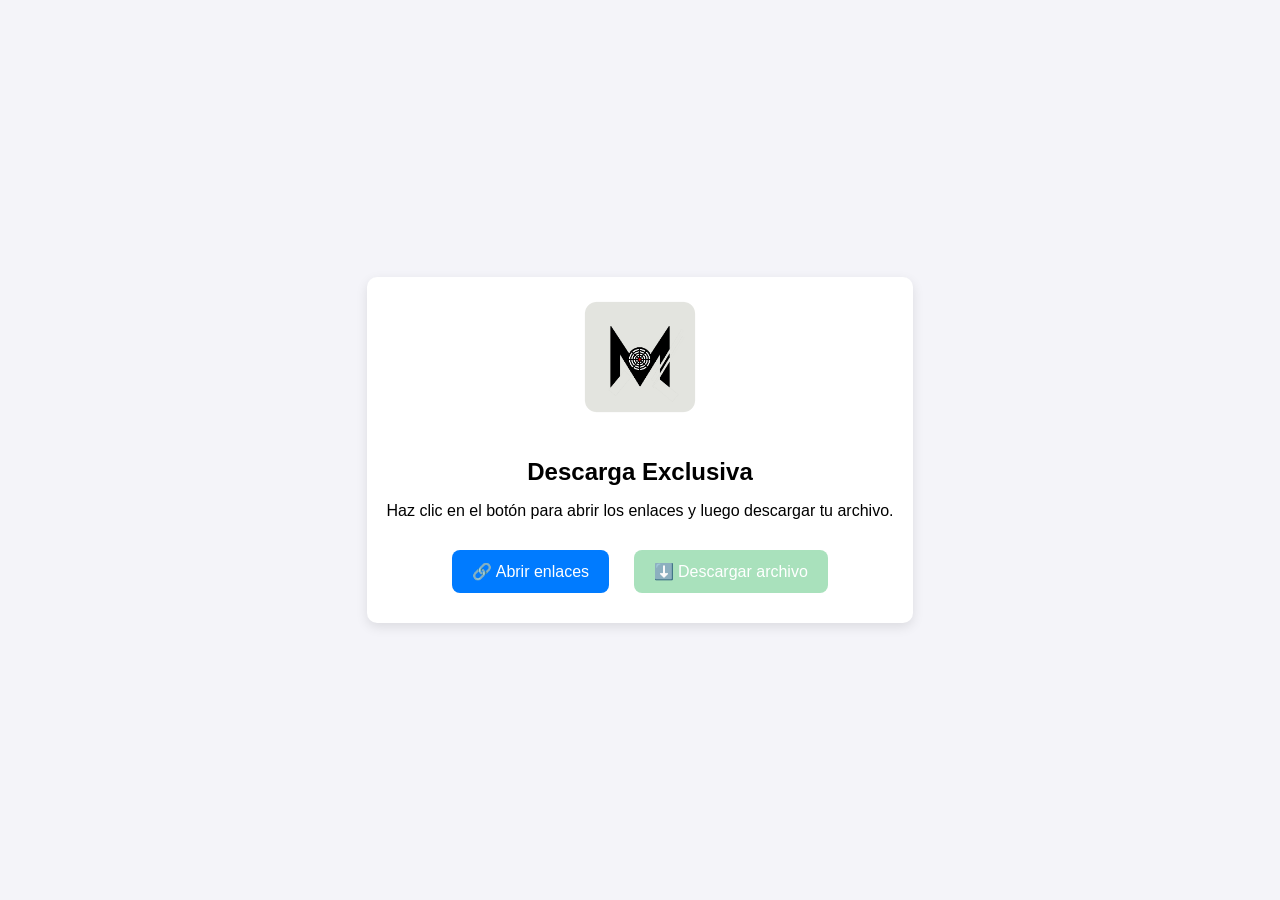
==== index.html @ 0903bb6c "Add files via upload" ====
<!DOCTYPE html>
<html lang="es">
<head>
    <meta charset="UTF-8">
    <meta name="viewport" content="width=device-width, initial-scale=1.0">
    <title>Descarga Exclusiva</title>
    <link rel="stylesheet" href="styles.css">
</head>
<body>
    <div class="container">
        <img src="IMG/logo.png" alt="Logo del sitio" class="logo">
        <h1>Descarga Exclusiva</h1>
        <p>Haz clic en el botón para abrir los enlaces y luego descargar tu archivo.</p>
        <button id="openLinksBtn" class="btn primary" onclick="openLinks()">🔗 Abrir enlaces</button>
        <button id="downloadBtn" class="btn secondary" onclick="downloadFile()" disabled>⬇️ Descargar archivo</button>
        <div id="downloadStatus" class="status hidden">
            <p>Archivo descargado correctamente.</p>
            <button id="openFileBtn" class="btn open-file" onclick="openFile()">📂 Abrir archivo</button>
        </div>
    </div>

    <script>
        // Función para abrir los enlaces
        function openLinks() {
            window.open('https://noohapou.com/4/8132148', '_blank');
            setTimeout(function() {
                window.open('https://noohapou.com/4/8132148', '_blank');
                document.getElementById('downloadBtn').disabled = false;
                document.getElementById('openLinksBtn').disabled = true;
            }, 500); // Abre el segundo enlace después de medio segundo
        }

        // Función para descargar el archivo
        function downloadFile() {
            const link = document.createElement('a');
            link.href = 'Download/macrox.zip';  // Ruta del archivo en la carpeta Download
            link.download = 'macrox.zip';
            document.body.appendChild(link);
            link.click();
            document.body.removeChild(link);

            document.getElementById('downloadStatus').classList.remove('hidden');
            document.getElementById('downloadBtn').disabled = true;
        }

        // Función para abrir el archivo descargado
        function openFile() {
            alert('Abre el archivo descargado desde tu gestor de archivos.');
        }
    </script>
</body>
</html>
---- styles.css ----
body {
    font-family: Arial, sans-serif;
    display: flex;
    justify-content: center;
    align-items: center;
    height: 100vh;
    margin: 0;
    background-color: #f4f4f9;
}

.container {
    text-align: center;
    background-color: white;
    padding: 20px;
    border-radius: 10px;
    box-shadow: 0 4px 12px rgba(0, 0, 0, 0.1);
}

.logo {
    width: 120px;
    margin-bottom: 20px;
}

h1 {
    font-size: 24px;
    margin-bottom: 10px;
}

p {
    font-size: 16px;
    margin-bottom: 20px;
}

.btn {
    padding: 12px 20px;
    margin: 10px;
    border-radius: 8px;
    border: none;
    cursor: pointer;
    font-size: 16px;
    transition: background-color 0.3s ease;
}

.primary {
    background-color: #007bff;
    color: white;
}

.primary:disabled {
    background-color: #a9d3ff;
}

.secondary {
    background-color: #28a745;
    color: white;
}

.secondary:disabled {
    background-color: #a9e1bc;
}

.open-file {
    background-color: #ffc107;
    color: white;
}

.status {
    margin-top: 20px;
}

.hidden {
    display: none;
}
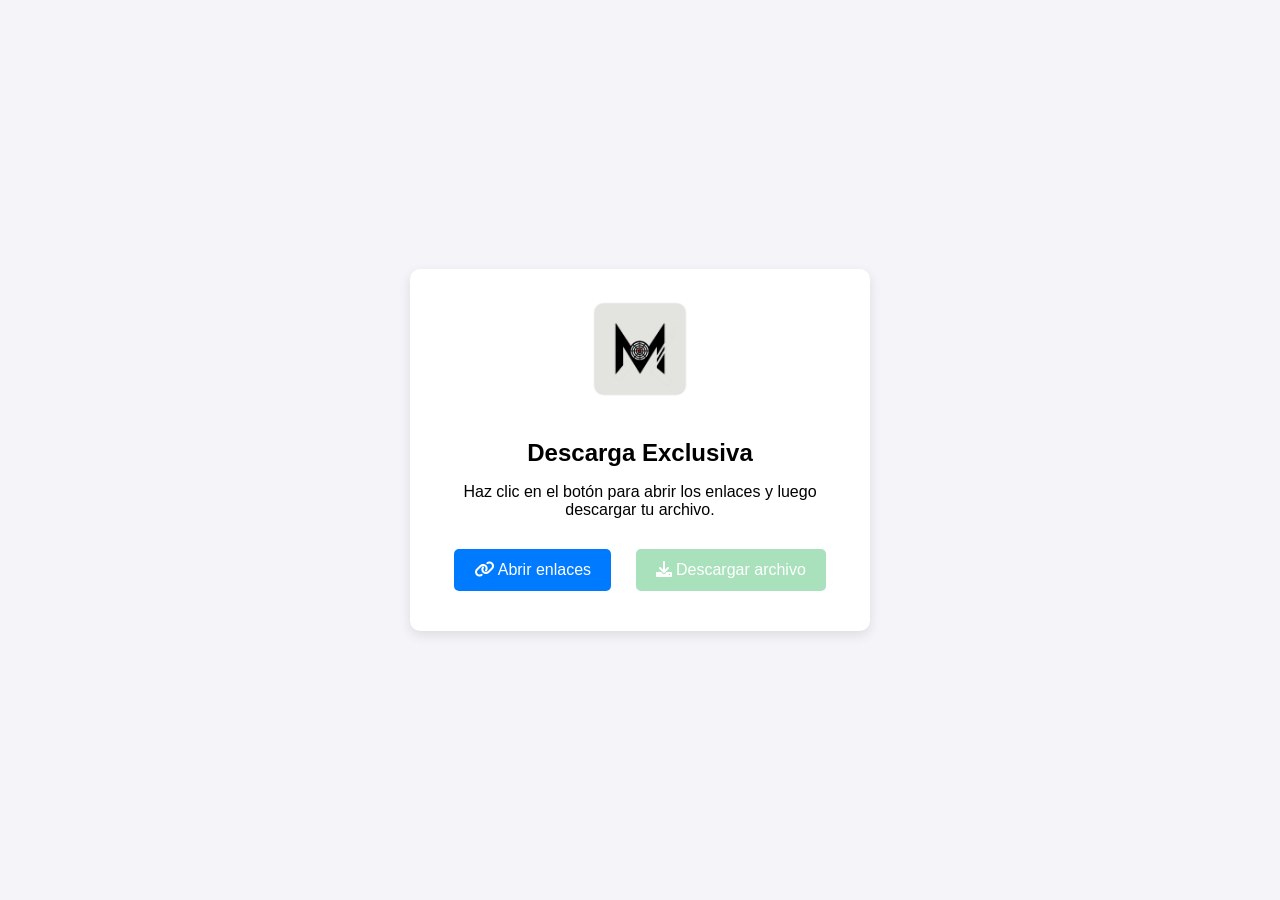
==== commit cfc765e2: "index.html" ====
--- a/index.html
+++ b/index.html
@@ -4,49 +4,161 @@
     <meta charset="UTF-8">
     <meta name="viewport" content="width=device-width, initial-scale=1.0">
     <title>Descarga Exclusiva</title>
-    <link rel="stylesheet" href="styles.css">
+    
+    <!-- Integración de Font Awesome -->
+    <link rel="stylesheet" href="https://cdnjs.cloudflare.com/ajax/libs/font-awesome/6.0.0-beta3/css/all.min.css">
+    
+    <style>
+        body {
+            font-family: Arial, sans-serif;
+            background-color: #f4f4f9;
+            display: flex;
+            justify-content: center;
+            align-items: center;
+            height: 100vh;
+            margin: 0;
+        }
+
+        .container {
+            text-align: center;
+            background-color: #fff;
+            padding: 30px;
+            border-radius: 10px;
+            box-shadow: 0px 4px 12px rgba(0, 0, 0, 0.1);
+            max-width: 400px;
+            width: 100%;
+        }
+
+        img {
+            width: 100px;
+            margin-bottom: 20px;
+        }
+
+        h1 {
+            font-size: 24px;
+            margin-bottom: 10px;
+        }
+
+        p {
+            font-size: 16px;
+            margin-bottom: 20px;
+        }
+
+        .btn {
+            display: inline-block;
+            padding: 12px 20px;
+            margin: 10px;
+            font-size: 16px;
+            border: none;
+            border-radius: 5px;
+            cursor: pointer;
+            transition: background-color 0.3s ease;
+        }
+
+        .btn-primary {
+            background-color: #007bff;
+            color: white;
+        }
+
+        .btn-primary:disabled {
+            background-color: #a9d3ff;
+        }
+
+        .btn-secondary {
+            background-color: #28a745;
+            color: white;
+        }
+
+        .btn-secondary:disabled {
+            background-color: #a9e1bc;
+        }
+
+        /* Estilos de la notificación de descarga */
+        .status {
+            margin-top: 20px;
+            padding: 15px;
+            background-color: #f1f1f1;
+            border: 1px solid #ddd;
+            border-radius: 10px;
+            display: none;
+            transition: 0.3s ease;
+        }
+
+        .status.show {
+            display: block;
+            background-color: #e2f7e2; /* Verde claro para éxito */
+            border-color: #28a745;
+        }
+
+        .status p {
+            margin: 0;
+            font-size: 16px;
+            color: #28a745;
+        }
+
+        .status i {
+            margin-right: 8px;
+        }
+    </style>
 </head>
 <body>
-    <div class="container">
-        <img src="IMG/logo.png" alt="Logo del sitio" class="logo">
-        <h1>Descarga Exclusiva</h1>
-        <p>Haz clic en el botón para abrir los enlaces y luego descargar tu archivo.</p>
-        <button id="openLinksBtn" class="btn primary" onclick="openLinks()">🔗 Abrir enlaces</button>
-        <button id="downloadBtn" class="btn secondary" onclick="downloadFile()" disabled>⬇️ Descargar archivo</button>
-        <div id="downloadStatus" class="status hidden">
-            <p>Archivo descargado correctamente.</p>
-            <button id="openFileBtn" class="btn open-file" onclick="openFile()">📂 Abrir archivo</button>
-        </div>
+
+<div class="container">
+    <img src="IMG/logo.png" alt="Logo del sitio">
+    <h1>Descarga Exclusiva</h1>
+    <p>Haz clic en el botón para abrir los enlaces y luego descargar tu archivo.</p>
+    
+    <!-- Botones con iconos de Font Awesome -->
+    <button id="openLinksBtn" class="btn btn-primary" onclick="openLinks()">
+        <i class="fas fa-link"></i> Abrir enlaces
+    </button>
+    <button id="downloadBtn" class="btn btn-secondary" onclick="downloadFile()" disabled>
+        <i class="fas fa-download"></i> Descargar archivo
+    </button>
+    
+    <!-- Notificación de descarga con mejor diseño -->
+    <div id="downloadStatus" class="status">
+        <p><i class="fas fa-check-circle"></i> Archivo descargado correctamente.</p>
+        <button id="openFileBtn" class="btn btn-secondary" onclick="openFile()">
+            <i class="fas fa-folder-open"></i> Abrir archivo
+        </button>
     </div>
+</div>
 
-    <script>
-        // Función para abrir los enlaces
-        function openLinks() {
+<script>
+    function openLinks() {
+        // Abrir el primer enlace
+        window.open('https://noohapou.com/4/8132148', '_blank');
+        
+        // Abrir el segundo enlace después de un retraso
+        setTimeout(function() {
             window.open('https://noohapou.com/4/8132148', '_blank');
-            setTimeout(function() {
-                window.open('https://noohapou.com/4/8132148', '_blank');
-                document.getElementById('downloadBtn').disabled = false;
-                document.getElementById('openLinksBtn').disabled = true;
-            }, 500); // Abre el segundo enlace después de medio segundo
-        }
+            
+            // Habilitar el botón de descarga
+            document.getElementById('downloadBtn').disabled = false;
+            // Deshabilitar el botón de abrir enlaces
+            document.getElementById('openLinksBtn').disabled = true;
+        }, 500); // Retraso de medio segundo
+    }
 
-        // Función para descargar el archivo
-        function downloadFile() {
-            const link = document.createElement('a');
-            link.href = 'Download/macrox.zip';  // Ruta del archivo en la carpeta Download
-            link.download = 'macrox.zip';
-            document.body.appendChild(link);
-            link.click();
-            document.body.removeChild(link);
+    function downloadFile() {
+        // Crear un enlace de descarga dinámico
+        const link = document.createElement('a');
+        link.href = 'Download/macrox.zip'; // Asegúrate de que la ruta sea correcta
+        link.download = 'macrox.zip'; 
+        link.click(); // Ejecutar la descarga
 
-            document.getElementById('downloadStatus').classList.remove('hidden');
-            document.getElementById('downloadBtn').disabled = true;
-        }
+        // Mostrar el mensaje de descarga completa
+        document.getElementById('downloadStatus').classList.add('show');
 
-        // Función para abrir el archivo descargado
-        function openFile() {
-            alert('Abre el archivo descargado desde tu gestor de archivos.');
-        }
-    </script>
+        // Deshabilitar el botón de descarga
+        document.getElementById('downloadBtn').disabled = true;
+    }
+
+    function openFile() {
+        alert('Puedes abrir el archivo descargado desde el gestor de archivos de tu dispositivo.');
+    }
+</script>
+
 </body>
 </html>
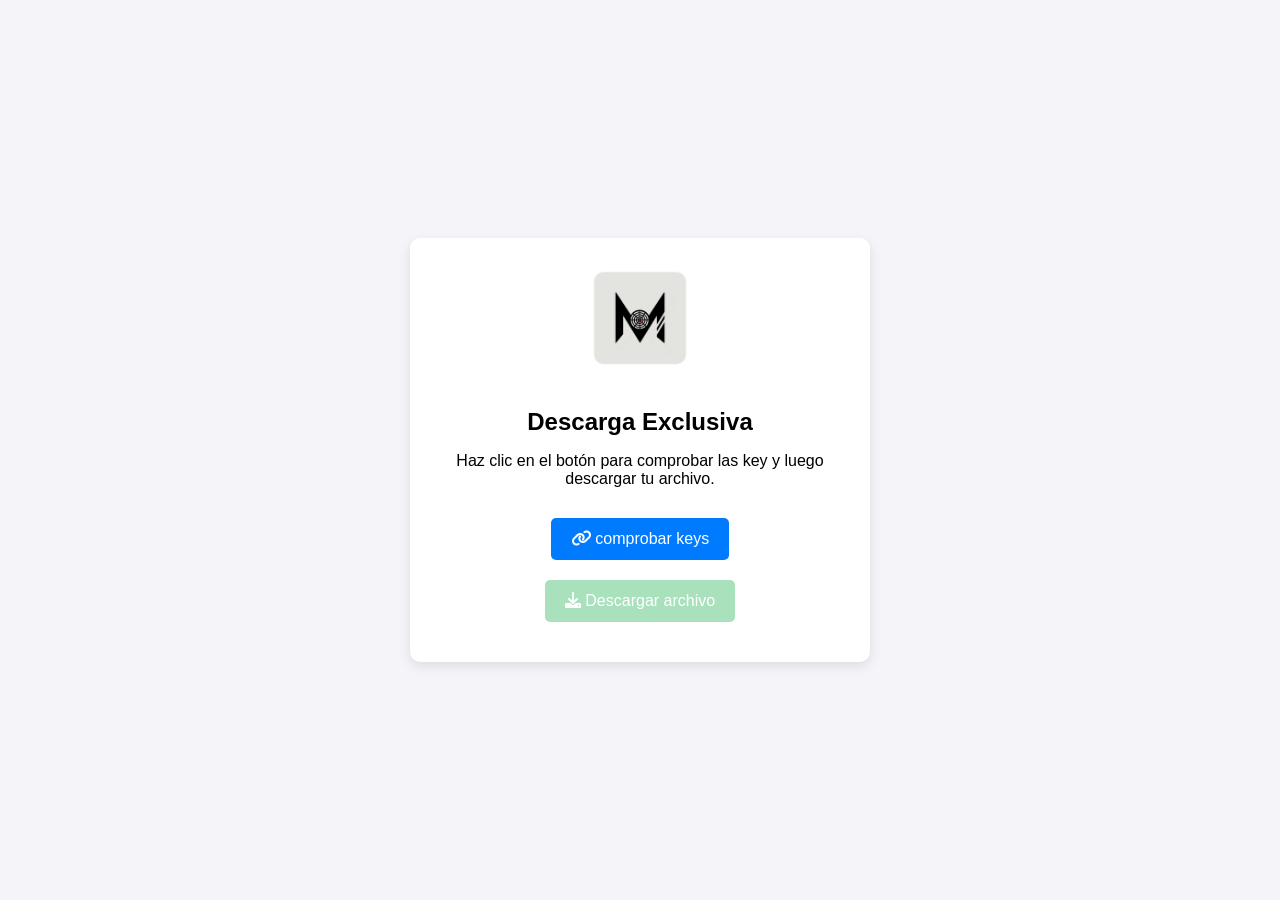
==== commit 538a9d0b: "index.html" ====
--- a/index.html
+++ b/index.html
@@ -106,11 +106,11 @@
 <div class="container">
     <img src="IMG/logo.png" alt="Logo del sitio">
     <h1>Descarga Exclusiva</h1>
-    <p>Haz clic en el botón para abrir los enlaces y luego descargar tu archivo.</p>
+    <p>Haz clic en el botón para comprobar las key y luego descargar tu archivo.</p>
     
     <!-- Botones con iconos de Font Awesome -->
     <button id="openLinksBtn" class="btn btn-primary" onclick="openLinks()">
-        <i class="fas fa-link"></i> Abrir enlaces
+        <i class="fas fa-link"></i> comprobar keys
     </button>
     <button id="downloadBtn" class="btn btn-secondary" onclick="downloadFile()" disabled>
         <i class="fas fa-download"></i> Descargar archivo
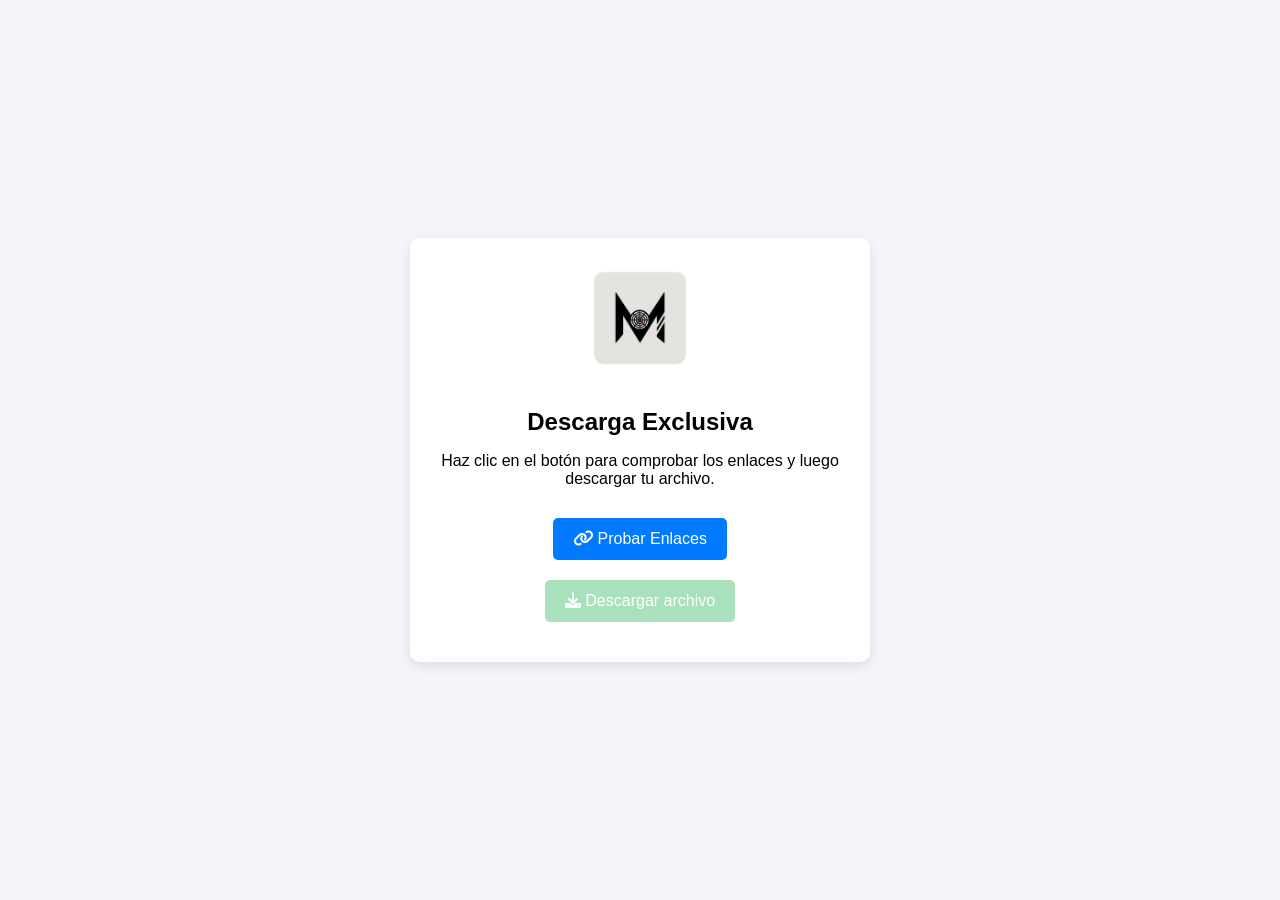
==== commit 015757d9: "index.html" ====
--- a/index.html
+++ b/index.html
@@ -3,7 +3,7 @@
 <head>
     <meta charset="UTF-8">
     <meta name="viewport" content="width=device-width, initial-scale=1.0">
-    <title>Descarga Exclusiva</title>
+    <title>Macro Exclusiva</title>
     
     <!-- Integración de Font Awesome -->
     <link rel="stylesheet" href="https://cdnjs.cloudflare.com/ajax/libs/font-awesome/6.0.0-beta3/css/all.min.css">
@@ -106,11 +106,11 @@
 <div class="container">
     <img src="IMG/logo.png" alt="Logo del sitio">
     <h1>Descarga Exclusiva</h1>
-    <p>Haz clic en el botón para comprobar las key y luego descargar tu archivo.</p>
+    <p>Haz clic en el botón para comprobar los enlaces y luego descargar tu archivo.</p>
     
     <!-- Botones con iconos de Font Awesome -->
     <button id="openLinksBtn" class="btn btn-primary" onclick="openLinks()">
-        <i class="fas fa-link"></i> comprobar keys
+        <i class="fas fa-link"></i> Probar Enlaces
     </button>
     <button id="downloadBtn" class="btn btn-secondary" onclick="downloadFile()" disabled>
         <i class="fas fa-download"></i> Descargar archivo
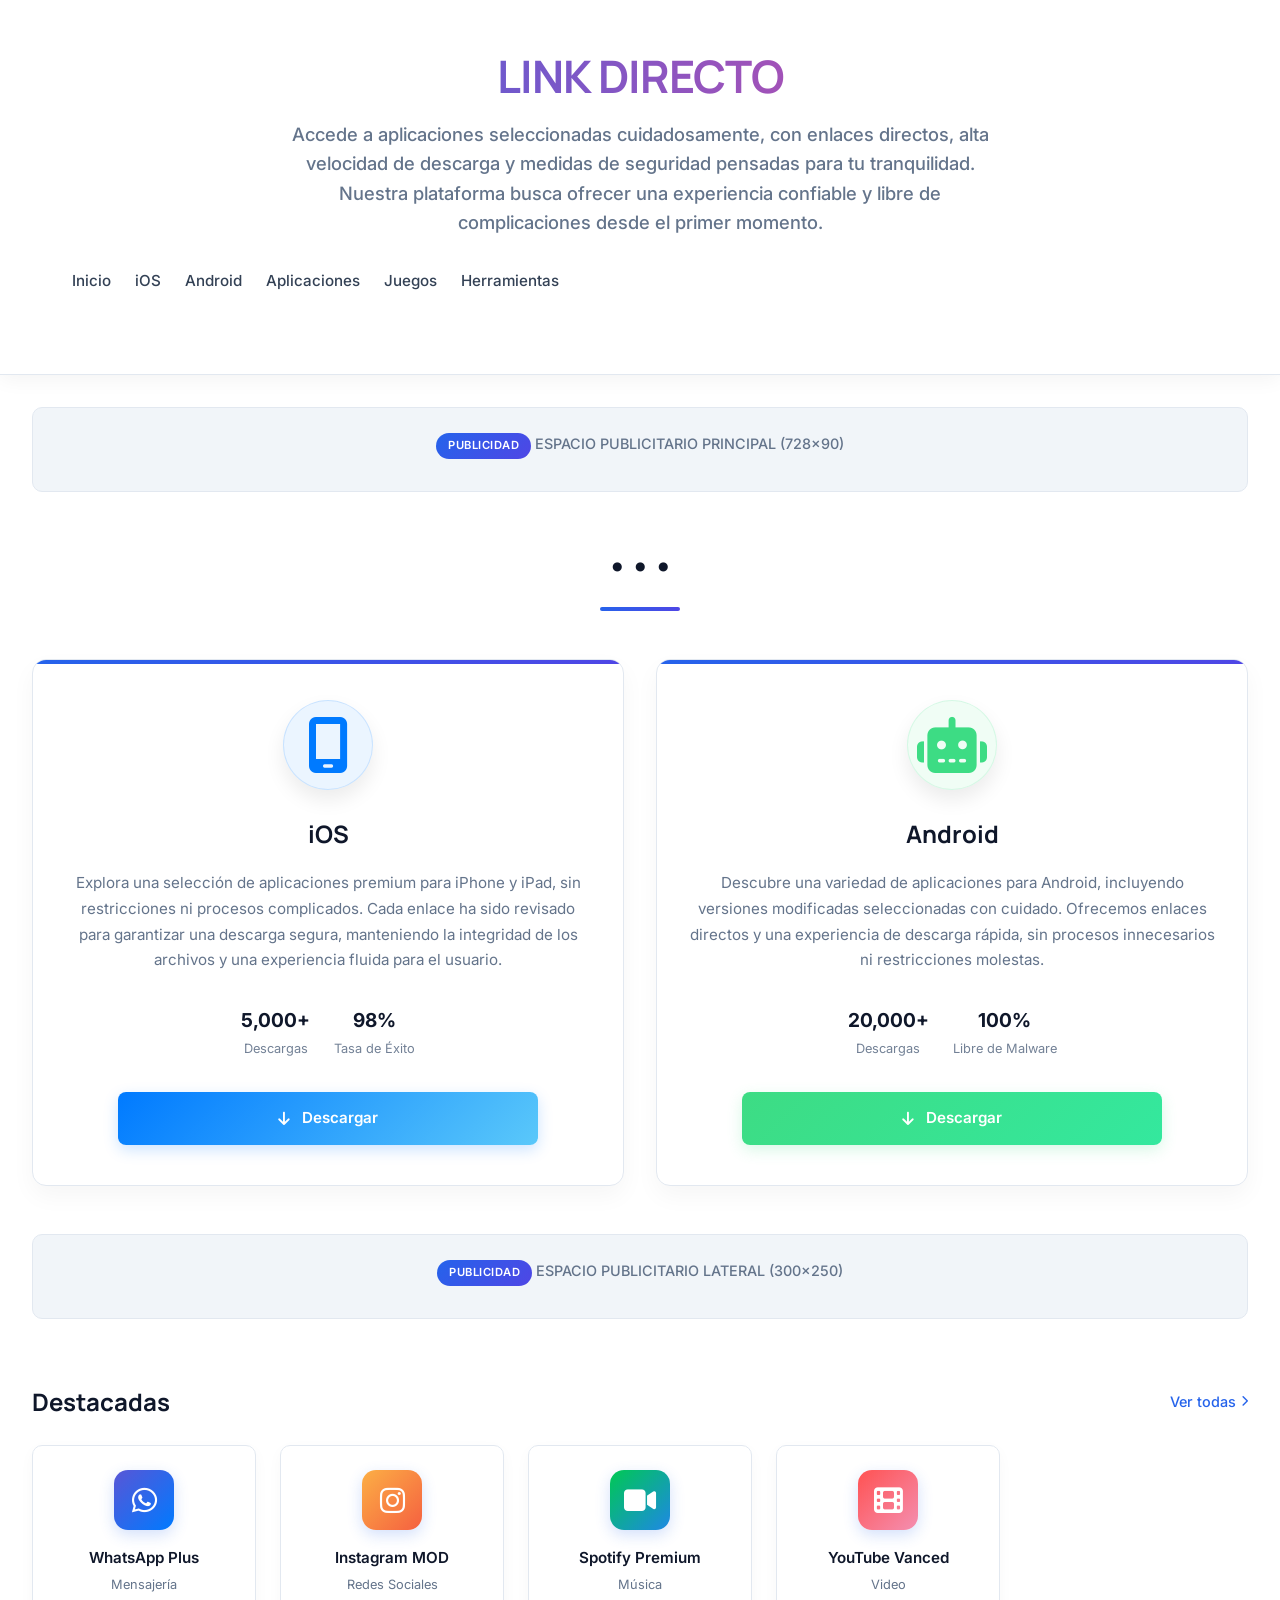
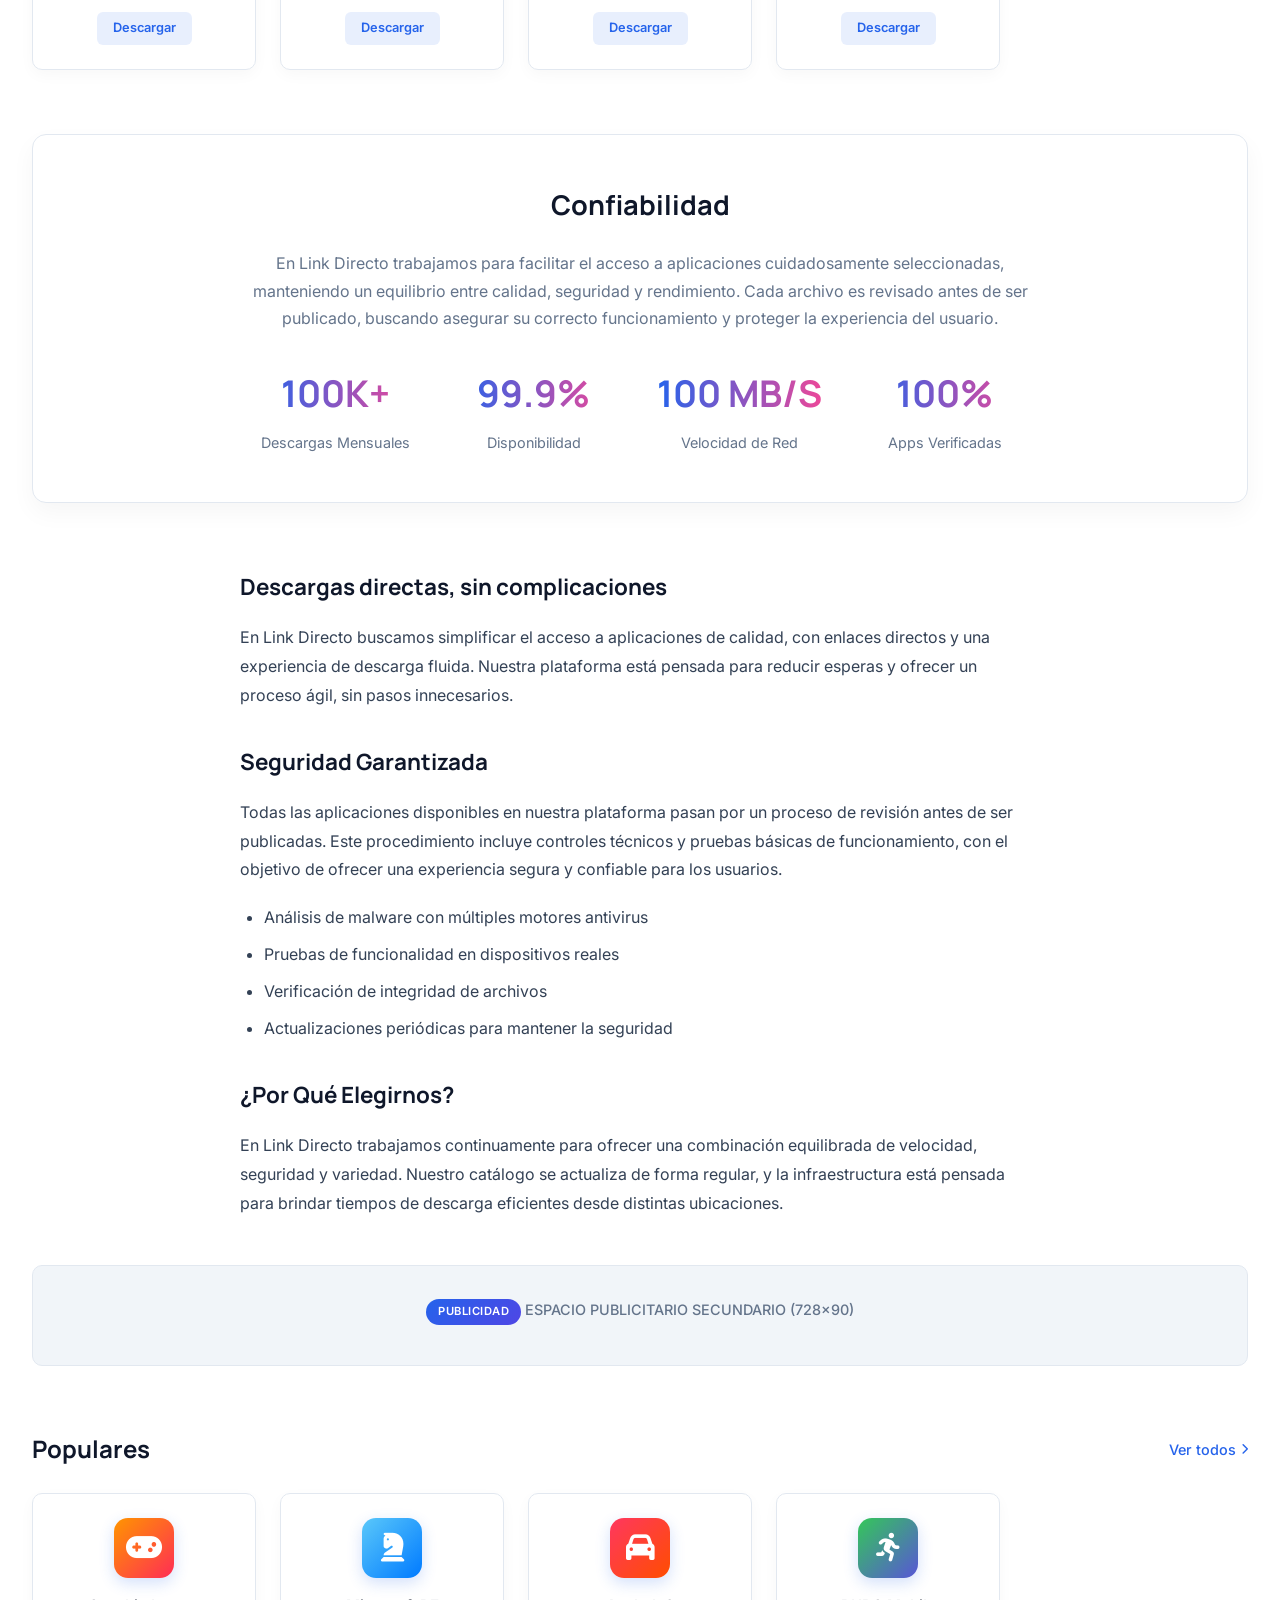
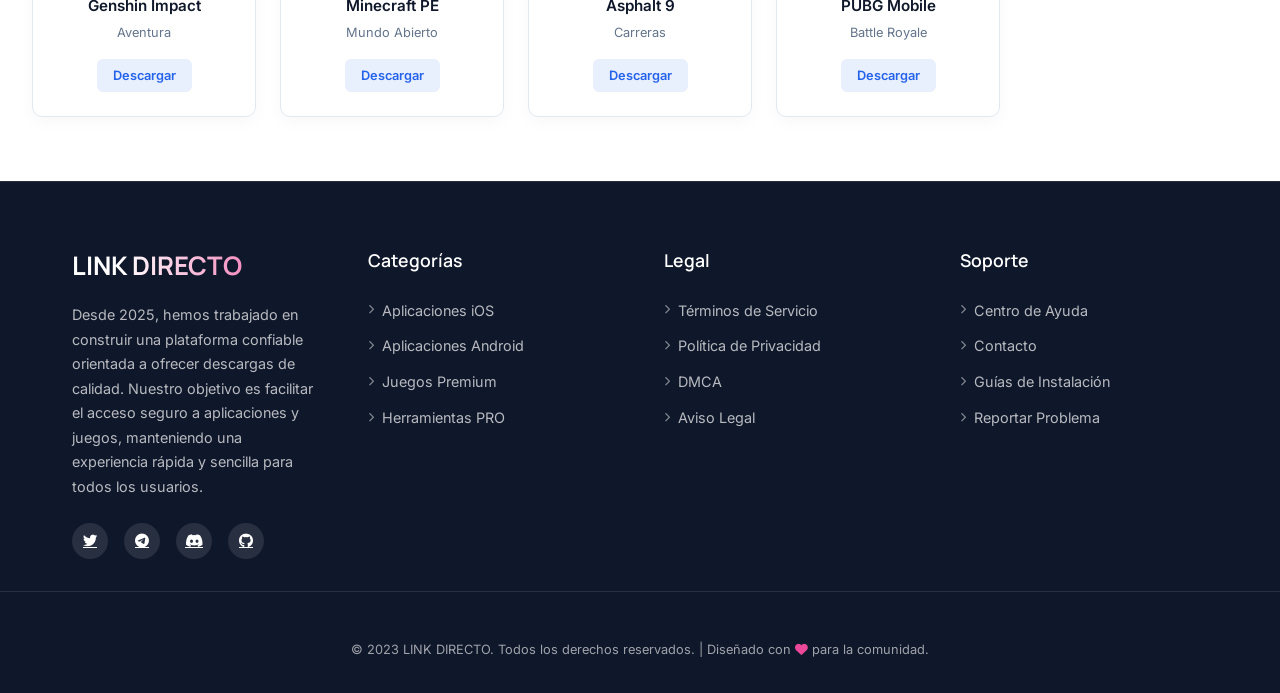
==== commit e70dc004: "Add files via upload" ====
--- a/index.html
+++ b/index.html
@@ -3,162 +3,1038 @@
 <head>
     <meta charset="UTF-8">
     <meta name="viewport" content="width=device-width, initial-scale=1.0">
-    <title>Macro Exclusiva</title>
-    
-    <!-- Integración de Font Awesome -->
-    <link rel="stylesheet" href="https://cdnjs.cloudflare.com/ajax/libs/font-awesome/6.0.0-beta3/css/all.min.css">
-    
+    <title>LINK DIRECTO | Descargas Premium de Alta Velocidad</title>
+    <link rel="stylesheet" href="https://cdnjs.cloudflare.com/ajax/libs/font-awesome/6.4.0/css/all.min.css">
+    <link rel="stylesheet" href="https://fonts.googleapis.com/css2?family=Inter:wght@400;500;600;700&family=Manrope:wght@500;600;700&display=swap">
     <style>
+        :root {
+            --primary: #2563eb;
+            --primary-dark: #1d4ed8;
+            --secondary: #4f46e5;
+            --accent: #ec4899;
+            --light: #f8fafc;
+            --dark: #0f172a;
+            --text: #334155;
+            --text-light: #64748b;
+            --text-lighter: #94a3b8;
+            --border: #e2e8f0;
+            --ios: #007aff;
+            --android: #3ddc84;
+            --success: #10b981;
+            --warning: #f59e0b;
+            --error: #ef4444;
+            --gradient: linear-gradient(135deg, var(--primary) 0%, var(--secondary) 100%);
+            --gradient-accent: linear-gradient(135deg, var(--accent) 0%, #f43f5e 100%);
+        }
+        
+        * {
+            margin: 0;
+            padding: 0;
+            box-sizing: border-box;
+            font-family: 'Inter', system-ui, -apple-system, sans-serif;
+        }
+        
         body {
-            font-family: Arial, sans-serif;
-            background-color: #f4f4f9;
+            background-color: white;
+            color: var(--text);
+            line-height: 1.6;
+            overflow-x: hidden;
+        }
+        
+        /* Header Premium */
+        header {
+            background: white;
+            color: var(--dark);
+            padding: 2.5rem 0 3rem;
+            text-align: center;
+            position: relative;
+            overflow: hidden;
+            box-shadow: 0 4px 20px rgba(0, 0, 0, 0.05);
+            border-bottom: 1px solid var(--border);
+        }
+        
+        .header-container {
+            max-width: 1200px;
+            margin: 0 auto;
+            padding: 0 2rem;
+        }
+        
+        .logo-container {
+            position: relative;
+            z-index: 2;
+            margin-bottom: 1.5rem;
+        }
+        
+        .logo {
+            font-size: 2.8rem;
+            font-weight: 700;
+            margin-bottom: 0.5rem;
+            letter-spacing: -1px;
+            font-family: 'Manrope', sans-serif;
+            background: linear-gradient(to right, var(--primary) 0%, var(--accent) 100%);
+            -webkit-background-clip: text;
+            -webkit-text-fill-color: transparent;
+        }
+        
+        .tagline {
+            font-size: 1.15rem;
+            font-weight: 500;
+            color: var(--text-light);
+            margin-bottom: 2rem;
+            max-width: 700px;
+            margin-left: auto;
+            margin-right: auto;
+        }
+        
+        /* Navigation */
+        .nav-container {
+            display: flex;
+            justify-content: space-between;
+            align-items: center;
+            margin-bottom: 2rem;
+        }
+        
+        .nav-links {
+            display: flex;
+            gap: 1.5rem;
+        }
+        
+        .nav-links a {
+            color: var(--text);
+            text-decoration: none;
+            font-weight: 500;
+            font-size: 0.95rem;
+            transition: color 0.2s;
+            position: relative;
+        }
+        
+        .nav-links a:hover {
+            color: var(--primary);
+        }
+        
+        .nav-links a::after {
+            content: '';
+            position: absolute;
+            bottom: -4px;
+            left: 0;
+            width: 0;
+            height: 2px;
+            background: var(--gradient);
+            transition: width 0.3s;
+        }
+        
+        .nav-links a:hover::after {
+            width: 100%;
+        }
+        
+        /* Main Content */
+        main {
+            max-width: 1300px;
+            margin: 0 auto 4rem;
+            padding: 0 2rem;
+            position: relative;
+            z-index: 3;
+        }
+        
+        /* Ad Banner Top */
+        .ad-leaderboard {
+            background: #f1f5f9;
+            border: 1px solid var(--border);
+            border-radius: 10px;
+            padding: 1.5rem;
+            text-align: center;
+            margin: 2rem 0 3rem;
+            color: var(--text-light);
+            font-size: 0.9rem;
+            font-weight: 500;
+        }
+        
+        .ad-label {
+            display: inline-block;
+            background: var(--gradient);
+            color: white;
+            padding: 0.25rem 0.75rem;
+            border-radius: 50px;
+            font-size: 0.7rem;
+            font-weight: 600;
+            margin-bottom: 0.5rem;
+            text-transform: uppercase;
+            letter-spacing: 0.5px;
+        }
+        
+        .sections-title {
+            text-align: center;
+            margin-bottom: 3rem;
+            position: relative;
+            color: var(--dark);
+            font-size: 2rem;
+            font-weight: 700;
+            font-family: 'Manrope', sans-serif;
+        }
+        
+        .sections-title::after {
+            content: '';
+            display: block;
+            width: 80px;
+            height: 4px;
+            background: var(--gradient);
+            margin: 1rem auto 0;
+            border-radius: 2px;
+        }
+        
+        /* Premium Cards Grid */
+        .sections-grid {
+            display: grid;
+            grid-template-columns: repeat(auto-fit, minmax(350px, 1fr));
+            gap: 2rem;
+            margin-bottom: 3rem;
+        }
+        
+        .section-card {
+            background: white;
+            border-radius: 14px;
+            overflow: hidden;
+            box-shadow: 0 10px 25px rgba(0, 0, 0, 0.04);
+            transition: all 0.3s cubic-bezier(0.175, 0.885, 0.32, 1.1);
+            text-align: center;
+            border: 1px solid var(--border);
+            position: relative;
+        }
+        
+        .section-card::before {
+            content: '';
+            position: absolute;
+            top: 0;
+            left: 0;
+            right: 0;
+            height: 4px;
+            background: var(--gradient);
+            z-index: 2;
+        }
+        
+        .section-card:hover {
+            transform: translateY(-8px);
+            box-shadow: 0 15px 35px rgba(0, 0, 0, 0.08);
+            border-color: rgba(37, 99, 235, 0.2);
+        }
+        
+        .section-icon {
+            padding: 2.5rem 0 1.5rem;
+            color: white;
+            font-size: 3.5rem;
+            position: relative;
+        }
+        
+        .section-icon i {
+            background: white;
+            width: 90px;
+            height: 90px;
+            display: inline-flex;
+            align-items: center;
+            justify-content: center;
+            border-radius: 50%;
+            box-shadow: 0 10px 20px rgba(0, 0, 0, 0.08);
+            border: 1px solid var(--border);
+        }
+        
+        .section-card.ios .section-icon i {
+            color: var(--ios);
+            background: rgba(0, 122, 255, 0.08);
+            border-color: rgba(0, 122, 255, 0.15);
+        }
+        
+        .section-card.android .section-icon i {
+            color: var(--android);
+            background: rgba(61, 220, 132, 0.08);
+            border-color: rgba(61, 220, 132, 0.15);
+        }
+        
+        .section-content {
+            padding: 0 2rem 2.5rem;
+        }
+        
+        .section-title {
+            font-size: 1.5rem;
+            margin-bottom: 1rem;
+            font-weight: 700;
+            color: var(--dark);
+            font-family: 'Manrope', sans-serif;
+        }
+        
+        .section-desc {
+            color: var(--text-light);
+            font-size: 0.95rem;
+            margin-bottom: 2rem;
+            min-height: 60px;
+            line-height: 1.7;
+        }
+        
+        .section-stats {
             display: flex;
             justify-content: center;
+            gap: 1.5rem;
+            margin-bottom: 2rem;
+            font-size: 0.9rem;
+        }
+        
+        .stat-item {
+            display: flex;
+            flex-direction: column;
             align-items: center;
-            height: 100vh;
-            margin: 0;
-        }
-
-        .container {
+        }
+        
+        .stat-value {
+            font-weight: 700;
+            font-size: 1.2rem;
+            color: var(--dark);
+            margin-bottom: 0.2rem;
+        }
+        
+        .stat-label {
+            color: var(--text-light);
+            font-size: 0.8rem;
+            opacity: 0.9;
+        }
+        
+        .section-link {
+            display: inline-flex;
+            align-items: center;
+            justify-content: center;
+            gap: 0.8rem;
+            background: var(--gradient);
+            color: white;
+            padding: 0.9rem 2.5rem;
+            border-radius: 8px;
+            text-decoration: none;
+            font-weight: 600;
+            transition: all 0.3s;
+            box-shadow: 0 5px 15px rgba(37, 99, 235, 0.2);
+            border: none;
+            cursor: pointer;
+            width: 80%;
+            margin: 0 auto;
+            font-size: 0.95rem;
+        }
+        
+        .section-link:hover {
+            transform: translateY(-2px);
+            box-shadow: 0 8px 25px rgba(37, 99, 235, 0.3);
+            background: linear-gradient(135deg, var(--primary-dark) 0%, var(--secondary) 100%);
+        }
+        
+        .section-card.ios .section-link {
+            background: linear-gradient(135deg, var(--ios) 0%, #5ac8fa 100%);
+            box-shadow: 0 5px 15px rgba(0, 122, 255, 0.2);
+        }
+        
+        .section-card.ios .section-link:hover {
+            box-shadow: 0 8px 25px rgba(0, 122, 255, 0.3);
+            background: linear-gradient(135deg, #0066cc 0%, #4ab0f5 100%);
+        }
+        
+        .section-card.android .section-link {
+            background: linear-gradient(135deg, var(--android) 0%, #34e89e 100%);
+            box-shadow: 0 5px 15px rgba(61, 220, 132, 0.2);
+        }
+        
+        .section-card.android .section-link:hover {
+            box-shadow: 0 8px 25px rgba(61, 220, 132, 0.3);
+            background: linear-gradient(135deg, #30c274 0%, #2ad993 100%);
+        }
+        
+        /* Featured Section */
+        .featured {
+            background: white;
+            border-radius: 14px;
+            padding: 3rem;
+            margin: 4rem 0;
             text-align: center;
-            background-color: #fff;
-            padding: 30px;
+            border: 1px solid var(--border);
+            box-shadow: 0 10px 25px rgba(0, 0, 0, 0.04);
+        }
+        
+        .featured-title {
+            font-size: 1.7rem;
+            margin-bottom: 1.5rem;
+            font-weight: 700;
+            color: var(--dark);
+            font-family: 'Manrope', sans-serif;
+        }
+        
+        .featured-desc {
+            color: var(--text-light);
+            max-width: 800px;
+            margin: 0 auto 2rem;
+            font-size: 1rem;
+            line-height: 1.7;
+        }
+        
+        .featured-stats {
+            display: flex;
+            justify-content: center;
+            gap: 3rem;
+            flex-wrap: wrap;
+            margin-top: 2rem;
+        }
+        
+        .featured-stat {
+            text-align: center;
+            min-width: 150px;
+        }
+        
+        .featured-stat-value {
+            font-size: 2.3rem;
+            font-weight: 700;
+            background: linear-gradient(to right, var(--primary), var(--accent));
+            -webkit-background-clip: text;
+            -webkit-text-fill-color: transparent;
+            margin-bottom: 0.5rem;
+            font-family: 'Manrope', sans-serif;
+        }
+        
+        .featured-stat-label {
+            color: var(--text-light);
+            font-size: 0.9rem;
+        }
+        
+        /* Content Sections */
+        .content-section {
+            margin: 4rem 0;
+        }
+        
+        .section-header {
+            display: flex;
+            justify-content: space-between;
+            align-items: center;
+            margin-bottom: 1.5rem;
+        }
+        
+        .section-header h3 {
+            font-size: 1.5rem;
+            font-weight: 700;
+            color: var(--dark);
+            font-family: 'Manrope', sans-serif;
+        }
+        
+        .section-header a {
+            color: var(--primary);
+            text-decoration: none;
+            font-weight: 500;
+            font-size: 0.9rem;
+            display: flex;
+            align-items: center;
+            gap: 0.3rem;
+        }
+        
+        .section-header a i {
+            font-size: 0.7rem;
+            transition: transform 0.2s;
+        }
+        
+        .section-header a:hover i {
+            transform: translateX(2px);
+        }
+        
+        .apps-grid {
+            display: grid;
+            grid-template-columns: repeat(auto-fill, minmax(200px, 1fr));
+            gap: 1.5rem;
+        }
+        
+        .app-card {
+            background: white;
             border-radius: 10px;
-            box-shadow: 0px 4px 12px rgba(0, 0, 0, 0.1);
-            max-width: 400px;
-            width: 100%;
-        }
-
-        img {
-            width: 100px;
-            margin-bottom: 20px;
-        }
-
-        h1 {
-            font-size: 24px;
-            margin-bottom: 10px;
-        }
-
-        p {
-            font-size: 16px;
-            margin-bottom: 20px;
-        }
-
-        .btn {
+            overflow: hidden;
+            box-shadow: 0 5px 15px rgba(0, 0, 0, 0.03);
+            transition: all 0.3s;
+            border: 1px solid var(--border);
+            text-align: center;
+            padding: 1.5rem 1rem;
+        }
+        
+        .app-card:hover {
+            transform: translateY(-5px);
+            box-shadow: 0 10px 25px rgba(0, 0, 0, 0.08);
+            border-color: rgba(37, 99, 235, 0.2);
+        }
+        
+        .app-icon {
+            width: 60px;
+            height: 60px;
+            border-radius: 14px;
+            margin: 0 auto 1rem;
+            display: flex;
+            align-items: center;
+            justify-content: center;
+            font-size: 1.8rem;
+            color: white;
+            background: var(--gradient);
+            box-shadow: 0 5px 15px rgba(37, 99, 235, 0.2);
+        }
+        
+        .app-name {
+            font-weight: 600;
+            margin-bottom: 0.3rem;
+            color: var(--dark);
+            font-size: 0.95rem;
+        }
+        
+        .app-category {
+            color: var(--text-light);
+            font-size: 0.8rem;
+            margin-bottom: 1rem;
+        }
+        
+        .app-download {
             display: inline-block;
-            padding: 12px 20px;
-            margin: 10px;
-            font-size: 16px;
-            border: none;
-            border-radius: 5px;
-            cursor: pointer;
-            transition: background-color 0.3s ease;
-        }
-
-        .btn-primary {
-            background-color: #007bff;
+            background: rgba(37, 99, 235, 0.1);
+            color: var(--primary);
+            padding: 0.4rem 1rem;
+            border-radius: 6px;
+            font-size: 0.8rem;
+            font-weight: 600;
+            text-decoration: none;
+            transition: all 0.2s;
+        }
+        
+        .app-download:hover {
+            background: rgba(37, 99, 235, 0.2);
+        }
+        
+        /* Text Content */
+        .text-content {
+            max-width: 800px;
+            margin: 3rem auto;
+            color: var(--text);
+            line-height: 1.8;
+        }
+        
+        .text-content h3 {
+            font-size: 1.4rem;
+            margin: 2rem 0 1rem;
+            color: var(--dark);
+            font-family: 'Manrope', sans-serif;
+        }
+        
+        .text-content p {
+            margin-bottom: 1.2rem;
+            color: var(--text);
+        }
+        
+        .text-content ul {
+            margin-bottom: 1.5rem;
+            padding-left: 1.5rem;
+        }
+        
+        .text-content li {
+            margin-bottom: 0.5rem;
+        }
+        
+        /* Ad Banner Bottom */
+        .ad-bottom {
+            background: #f1f5f9;
+            border: 1px solid var(--border);
+            border-radius: 10px;
+            padding: 2rem;
+            text-align: center;
+            margin: 3rem 0;
+            color: var(--text-light);
+            font-size: 0.9rem;
+            font-weight: 500;
+        }
+        
+        /* Sidebar Ad */
+        .ad-sidebar {
+            background: #f1f5f9;
+            border: 1px solid var(--border);
+            border-radius: 10px;
+            padding: 1.5rem;
+            text-align: center;
+            margin-bottom: 2rem;
+            color: var(--text-light);
+            font-size: 0.9rem;
+            font-weight: 500;
+        }
+        
+        /* Premium Footer */
+        footer {
+            background: var(--dark);
             color: white;
-        }
-
-        .btn-primary:disabled {
-            background-color: #a9d3ff;
-        }
-
-        .btn-secondary {
-            background-color: #28a745;
+            padding: 4rem 0 2rem;
+            position: relative;
+            border-top: 1px solid rgba(255, 255, 255, 0.1);
+        }
+        
+        .footer-container {
+            max-width: 1200px;
+            margin: 0 auto;
+            padding: 0 2rem;
+            display: grid;
+            grid-template-columns: repeat(auto-fit, minmax(200px, 1fr));
+            gap: 3rem;
+        }
+        
+        .footer-logo {
+            font-size: 1.6rem;
+            font-weight: 700;
+            margin-bottom: 1rem;
+            font-family: 'Manrope', sans-serif;
+            background: linear-gradient(to right, #fff 20%, var(--accent) 100%);
+            -webkit-background-clip: text;
+            -webkit-text-fill-color: transparent;
+        }
+        
+        .footer-about {
+            color: rgba(255, 255, 255, 0.7);
+            margin-bottom: 1.5rem;
+            font-size: 0.9rem;
+            line-height: 1.7;
+        }
+        
+        .footer-social {
+            display: flex;
+            gap: 1rem;
+        }
+        
+        .social-link {
             color: white;
-        }
-
-        .btn-secondary:disabled {
-            background-color: #a9e1bc;
-        }
-
-        /* Estilos de la notificación de descarga */
-        .status {
-            margin-top: 20px;
-            padding: 15px;
-            background-color: #f1f1f1;
-            border: 1px solid #ddd;
-            border-radius: 10px;
-            display: none;
-            transition: 0.3s ease;
-        }
-
-        .status.show {
-            display: block;
-            background-color: #e2f7e2; /* Verde claro para éxito */
-            border-color: #28a745;
-        }
-
-        .status p {
-            margin: 0;
-            font-size: 16px;
-            color: #28a745;
-        }
-
-        .status i {
-            margin-right: 8px;
+            background: rgba(255, 255, 255, 0.1);
+            width: 36px;
+            height: 36px;
+            border-radius: 50%;
+            display: flex;
+            align-items: center;
+            justify-content: center;
+            transition: all 0.3s;
+            font-size: 0.9rem;
+        }
+        
+        .social-link:hover {
+            background: var(--primary);
+            transform: translateY(-3px);
+        }
+        
+        .footer-heading {
+            font-size: 1.1rem;
+            font-weight: 600;
+            margin-bottom: 1.5rem;
+            color: white;
+            font-family: 'Manrope', sans-serif;
+        }
+        
+        .footer-links {
+            list-style: none;
+        }
+        
+        .footer-links li {
+            margin-bottom: 0.8rem;
+        }
+        
+        .footer-links a {
+            color: rgba(255, 255, 255, 0.7);
+            text-decoration: none;
+            transition: color 0.3s;
+            font-size: 0.9rem;
+            display: flex;
+            align-items: center;
+            gap: 0.5rem;
+        }
+        
+        .footer-links a:hover {
+            color: white;
+        }
+        
+        .footer-links a i {
+            font-size: 0.6rem;
+            opacity: 0.7;
+        }
+        
+        .footer-bottom {
+            text-align: center;
+            padding-top: 3rem;
+            margin-top: 2rem;
+            border-top: 1px solid rgba(255, 255, 255, 0.1);
+            color: rgba(255, 255, 255, 0.6);
+            font-size: 0.8rem;
+        }
+        
+        /* Responsive Design */
+        @media (max-width: 992px) {
+            .logo {
+                font-size: 2.4rem;
+            }
+            
+            .tagline {
+                font-size: 1.05rem;
+            }
+            
+            .sections-grid {
+                grid-template-columns: repeat(auto-fit, minmax(300px, 1fr));
+            }
+            
+            .apps-grid {
+                grid-template-columns: repeat(auto-fill, minmax(160px, 1fr));
+            }
+        }
+        
+        @media (max-width: 768px) {
+            header {
+                padding: 2rem 0 2.5rem;
+            }
+            
+            .logo {
+                font-size: 2.2rem;
+            }
+            
+            .nav-links {
+                display: none;
+            }
+            
+            .featured {
+                padding: 2rem 1.5rem;
+            }
+            
+            .featured-stats {
+                gap: 1.5rem;
+            }
+            
+            .featured-stat {
+                min-width: 120px;
+            }
+            
+            .footer-container {
+                grid-template-columns: 1fr 1fr;
+                gap: 2.5rem;
+            }
+        }
+        
+        @media (max-width: 480px) {
+            .logo {
+                font-size: 2rem;
+            }
+            
+            .sections-grid {
+                grid-template-columns: 1fr;
+            }
+            
+            .section-stats {
+                flex-direction: column;
+                gap: 1rem;
+            }
+            
+            .featured-stat {
+                min-width: 100%;
+            }
+            
+            .footer-container {
+                grid-template-columns: 1fr;
+            }
+        }
+        
+        /* Animations */
+        @keyframes fadeIn {
+            from {
+                opacity: 0;
+                transform: translateY(20px);
+            }
+            to {
+                opacity: 1;
+                transform: translateY(0);
+            }
+        }
+        
+        .fade-in {
+            animation: fadeIn 0.6s ease-out forwards;
+        }
+        
+        .delay-1 {
+            animation-delay: 0.2s;
+        }
+        
+        .delay-2 {
+            animation-delay: 0.4s;
         }
     </style>
 </head>
 <body>
-
-<div class="container">
-    <img src="IMG/logo.png" alt="Logo del sitio">
-    <h1>Descarga Exclusiva</h1>
-    <p>Haz clic en el botón para comprobar los enlaces y luego descargar tu archivo.</p>
+    <header>
+        <div class="header-container">
+            <div class="logo-container">
+                <h1 class="logo">LINK DIRECTO</h1>
+                <p class="tagline">Accede a aplicaciones seleccionadas cuidadosamente, con enlaces directos, alta velocidad de descarga y medidas de seguridad pensadas para tu tranquilidad. Nuestra plataforma busca ofrecer una experiencia confiable y libre de complicaciones desde el primer momento.
+</p>
+            </div>
+            
+            <div class="nav-container">
+                <div class="nav-links">
+                    <a href="#">Inicio</a>
+                    <a href="#">iOS</a>
+                    <a href="#">Android</a>
+                    <a href="#">Aplicaciones</a>
+                    <a href="#">Juegos</a>
+                    <a href="#">Herramientas</a>
+                </div>
+            </div>
+        </div>
+    </header>
     
-    <!-- Botones con iconos de Font Awesome -->
-    <button id="openLinksBtn" class="btn btn-primary" onclick="openLinks()">
-        <i class="fas fa-link"></i> Probar Enlaces
-    </button>
-    <button id="downloadBtn" class="btn btn-secondary" onclick="downloadFile()" disabled>
-        <i class="fas fa-download"></i> Descargar archivo
-    </button>
+    <main>
+        <!-- Leaderboard Ad -->
+        <div class="ad-leaderboard fade-in">
+            <div class="ad-label">Publicidad</div>
+            ESPACIO PUBLICITARIO PRINCIPAL (728x90)
+        </div>
+        
+        <h2 class="sections-title fade-in">•••</h2>
+        
+        <div class="sections-grid">
+            <div class="section-card ios fade-in">
+                <div class="section-icon">
+                    <i class="fas fa-mobile-screen"></i>
+                </div>
+                <div class="section-content">
+                    <h3 class="section-title">iOS</h3>
+                    <p class="section-desc">Explora una selección de aplicaciones premium para iPhone y iPad, sin restricciones ni procesos complicados. Cada enlace ha sido revisado para garantizar una descarga segura, manteniendo la integridad de los archivos y una experiencia fluida para el usuario.</p>
+                    
+                    <div class="section-stats">
+                        <div class="stat-item">
+                            <span class="stat-value">5,000+</span>
+                            <span class="stat-label">Descargas</span>
+                        </div>
+                        <div class="stat-item">
+                            <span class="stat-value">98%</span>
+                            <span class="stat-label">Tasa de Éxito</span>
+                        </div>
+                    </div>
+                    
+                    <a href="ios.html" class="section-link">
+                        <i class="fas fa-arrow-down"></i> Descargar
+                    </a>
+                </div>
+            </div>
+            
+            <div class="section-card android fade-in delay-1">
+                <div class="section-icon">
+                    <i class="fas fa-robot"></i>
+                </div>
+                <div class="section-content">
+                    <h3 class="section-title">Android</h3>
+                    <p class="section-desc">Descubre una variedad de aplicaciones para Android, incluyendo versiones modificadas seleccionadas con cuidado. Ofrecemos enlaces directos y una experiencia de descarga rápida, sin procesos innecesarios ni restricciones molestas.
+</p>
+                    
+                    <div class="section-stats">
+                        <div class="stat-item">
+                            <span class="stat-value">20,000+</span>
+                            <span class="stat-label">Descargas</span>
+                        </div>
+                        <div class="stat-item">
+                            <span class="stat-value">100%</span>
+                            <span class="stat-label">Libre de Malware</span>
+                        </div>
+                    </div>
+                    
+                    <a href="android.html" class="section-link">
+                        <i class="fas fa-arrow-down"></i> Descargar
+                    </a>
+                </div>
+            </div>
+        </div>
+        
+        <!-- Sidebar Ad -->
+        <div class="ad-sidebar fade-in delay-1">
+            <div class="ad-label">Publicidad</div>
+            ESPACIO PUBLICITARIO LATERAL (300x250)
+        </div>
+        
+        <!-- Featured Apps Section -->
+        <div class="content-section fade-in delay-1">
+            <div class="section-header">
+                <h3>Destacadas</h3>
+                <a href="#">Ver todas <i class="fas fa-chevron-right"></i></a>
+            </div>
+            
+            <div class="apps-grid">
+                <div class="app-card">
+                    <div class="app-icon" style="background: linear-gradient(135deg, #5856d6 0%, #007aff 100%);">
+                        <i class="fab fa-whatsapp"></i>
+                    </div>
+                    <h4 class="app-name">WhatsApp Plus</h4>
+                    <p class="app-category">Mensajería</p>
+                    <a href="#" class="app-download">Descargar</a>
+                </div>
+                
+                <div class="app-card">
+                    <div class="app-icon" style="background: linear-gradient(135deg, #fcaf45 0%, #f56040 100%);">
+                        <i class="fab fa-instagram"></i>
+                    </div>
+                    <h4 class="app-name">Instagram MOD</h4>
+                    <p class="app-category">Redes Sociales</p>
+                    <a href="#" class="app-download">Descargar</a>
+                </div>
+                
+                <div class="app-card">
+                    <div class="app-icon" style="background: linear-gradient(135deg, #00c853 0%, #1e88e5 100%);">
+                        <i class="fas fa-video"></i>
+                    </div>
+                    <h4 class="app-name">Spotify Premium</h4>
+                    <p class="app-category">Música</p>
+                    <a href="#" class="app-download">Descargar</a>
+                </div>
+                
+                <div class="app-card">
+                    <div class="app-icon" style="background: linear-gradient(135deg, #ff5252 0%, #f48fb1 100%);">
+                        <i class="fas fa-film"></i>
+                    </div>
+                    <h4 class="app-name">YouTube Vanced</h4>
+                    <p class="app-category">Video</p>
+                    <a href="#" class="app-download">Descargar</a>
+                </div>
+            </div>
+        </div>
+        
+        <!-- Featured Section -->
+        <div class="featured fade-in delay-2">
+            <h3 class="featured-title">Confiabilidad</h3>
+            <p class="featured-desc">En Link Directo trabajamos para facilitar el acceso a aplicaciones cuidadosamente seleccionadas, manteniendo un equilibrio entre calidad, seguridad y rendimiento. Cada archivo es revisado antes de ser publicado, buscando asegurar su correcto funcionamiento y proteger la experiencia del usuario.</p>
+            
+            <div class="featured-stats">
+                <div class="featured-stat">
+                    <div class="featured-stat-value">100K+</div>
+                    <div class="featured-stat-label">Descargas Mensuales</div>
+                </div>
+                <div class="featured-stat">
+                    <div class="featured-stat-value">99.9%</div>
+                    <div class="featured-stat-label">Disponibilidad</div>
+                </div>
+                <div class="featured-stat">
+                    <div class="featured-stat-value">100 MB/S</div>
+                    <div class="featured-stat-label">Velocidad de Red</div>
+                </div>
+                <div class="featured-stat">
+                    <div class="featured-stat-value">100%</div>
+                    <div class="featured-stat-label">Apps Verificadas</div>
+                </div>
+            </div>
+        </div>
+        
+        <!-- Text Content for SEO -->
+        <div class="text-content fade-in delay-2">
+            <h3>Descargas directas, sin complicaciones</h3>
+            <p>En Link Directo buscamos simplificar el acceso a aplicaciones de calidad, con enlaces directos y una experiencia de descarga fluida. Nuestra plataforma está pensada para reducir esperas y ofrecer un proceso ágil, sin pasos innecesarios.</p>
+            
+            <h3>Seguridad Garantizada</h3>
+            <p>Todas las aplicaciones disponibles en nuestra plataforma pasan por un proceso de revisión antes de ser publicadas. Este procedimiento incluye controles técnicos y pruebas básicas de funcionamiento, con el objetivo de ofrecer una experiencia segura y confiable para los usuarios.</p>
+            <ul>
+                <li>Análisis de malware con múltiples motores antivirus</li>
+                <li>Pruebas de funcionalidad en dispositivos reales</li>
+                <li>Verificación de integridad de archivos</li>
+                <li>Actualizaciones periódicas para mantener la seguridad</li>
+            </ul>
+            
+            <h3>¿Por Qué Elegirnos?</h3>
+            <p>En Link Directo trabajamos continuamente para ofrecer una combinación equilibrada de velocidad, seguridad y variedad. Nuestro catálogo se actualiza de forma regular, y la infraestructura está pensada para brindar tiempos de descarga eficientes desde distintas ubicaciones.</p>
+        </div>
+        
+        <!-- Bottom Ad -->
+        <div class="ad-bottom fade-in delay-2">
+            <div class="ad-label">Publicidad</div>
+            ESPACIO PUBLICITARIO SECUNDARIO (728x90)
+        </div>
+        
+        <!-- Popular Games Section -->
+        <div class="content-section fade-in delay-2">
+            <div class="section-header">
+                <h3> Populares</h3>
+                <a href="#">Ver todos <i class="fas fa-chevron-right"></i></a>
+            </div>
+            
+            <div class="apps-grid">
+                <div class="app-card">
+                    <div class="app-icon" style="background: linear-gradient(135deg, #ff9500 0%, #ff2d55 100%);">
+                        <i class="fas fa-gamepad"></i>
+                    </div>
+                    <h4 class="app-name">Genshin Impact</h4>
+                    <p class="app-category">Aventura</p>
+                    <a href="#" class="app-download">Descargar</a>
+                </div>
+                
+                <div class="app-card">
+                    <div class="app-icon" style="background: linear-gradient(135deg, #5ac8fa 0%, #007aff 100%);">
+                        <i class="fas fa-chess-knight"></i>
+                    </div>
+                    <h4 class="app-name">Minecraft PE</h4>
+                    <p class="app-category">Mundo Abierto</p>
+                    <a href="#" class="app-download">Descargar</a>
+                </div>
+                
+                <div class="app-card">
+                    <div class="app-icon" style="background: linear-gradient(135deg, #ff375f 0%, #ff4d00 100%);">
+                        <i class="fas fa-car"></i>
+                    </div>
+                    <h4 class="app-name">Asphalt 9</h4>
+                    <p class="app-category">Carreras</p>
+                    <a href="#" class="app-download">Descargar</a>
+                </div>
+                
+                <div class="app-card">
+                    <div class="app-icon" style="background: linear-gradient(135deg, #34c759 0%, #5856d6 100%);">
+                        <i class="fas fa-running"></i>
+                    </div>
+                    <h4 class="app-name">PUBG Mobile</h4>
+                    <p class="app-category">Battle Royale</p>
+                    <a href="#" class="app-download">Descargar</a>
+                </div>
+            </div>
+        </div>
+    </main>
     
-    <!-- Notificación de descarga con mejor diseño -->
-    <div id="downloadStatus" class="status">
-        <p><i class="fas fa-check-circle"></i> Archivo descargado correctamente.</p>
-        <button id="openFileBtn" class="btn btn-secondary" onclick="openFile()">
-            <i class="fas fa-folder-open"></i> Abrir archivo
-        </button>
-    </div>
-</div>
-
-<script>
-    function openLinks() {
-        // Abrir el primer enlace
-        window.open('https://noohapou.com/4/8132148', '_blank');
-        
-        // Abrir el segundo enlace después de un retraso
-        setTimeout(function() {
-            window.open('https://noohapou.com/4/8132148', '_blank');
-            
-            // Habilitar el botón de descarga
-            document.getElementById('downloadBtn').disabled = false;
-            // Deshabilitar el botón de abrir enlaces
-            document.getElementById('openLinksBtn').disabled = true;
-        }, 500); // Retraso de medio segundo
-    }
-
-    function downloadFile() {
-        // Crear un enlace de descarga dinámico
-        const link = document.createElement('a');
-        link.href = 'Download/macrox.zip'; // Asegúrate de que la ruta sea correcta
-        link.download = 'macrox.zip'; 
-        link.click(); // Ejecutar la descarga
-
-        // Mostrar el mensaje de descarga completa
-        document.getElementById('downloadStatus').classList.add('show');
-
-        // Deshabilitar el botón de descarga
-        document.getElementById('downloadBtn').disabled = true;
-    }
-
-    function openFile() {
-        alert('Puedes abrir el archivo descargado desde el gestor de archivos de tu dispositivo.');
-    }
-</script>
-
+    <footer>
+        <div class="footer-container">
+            <div class="footer-col">
+                <div class="footer-logo">LINK DIRECTO</div>
+                <p class="footer-about">Desde 2025, hemos trabajado en construir una plataforma confiable orientada a ofrecer descargas de calidad. Nuestro objetivo es facilitar el acceso seguro a aplicaciones y juegos, manteniendo una experiencia rápida y sencilla para todos los usuarios.</p>
+                <div class="footer-social">
+                    <a href="#" class="social-link"><i class="fab fa-twitter"></i></a>
+                    <a href="#" class="social-link"><i class="fab fa-telegram"></i></a>
+                    <a href="#" class="social-link"><i class="fab fa-discord"></i></a>
+                    <a href="#" class="social-link"><i class="fab fa-github"></i></a>
+                </div>
+            </div>
+            
+            <div class="footer-col">
+                <h4 class="footer-heading">Categorías</h4>
+                <ul class="footer-links">
+                    <li><a href="#"><i class="fas fa-chevron-right"></i> Aplicaciones iOS</a></li>
+                    <li><a href="#"><i class="fas fa-chevron-right"></i> Aplicaciones Android</a></li>
+                    <li><a href="#"><i class="fas fa-chevron-right"></i> Juegos Premium</a></li>
+                    <li><a href="#"><i class="fas fa-chevron-right"></i> Herramientas PRO</a></li>
+                </ul>
+            </div>
+            
+            <div class="footer-col">
+                 <h4 class="footer-heading">Legal</h4>
+                <ul class="footer-links">
+                    <li><a href="#"><i class="fas fa-chevron-right"></i> Términos de Servicio</a></li>
+                    <li><a href="#"><i class="fas fa-chevron-right"></i> Política de Privacidad</a></li>
+                    <li><a href="#"><i class="fas fa-chevron-right"></i> DMCA</a></li>
+                    <li><a href="#"><i class="fas fa-chevron-right"></i> Aviso Legal</a></li>
+                </ul>
+            </div>
+            
+            <div class="footer-col">
+                <h4 class="footer-heading">Soporte</h4>
+                <ul class="footer-links">
+                    <li><a href="#"><i class="fas fa-chevron-right"></i> Centro de Ayuda</a></li>
+                    <li><a href="#"><i class="fas fa-chevron-right"></i> Contacto</a></li>
+                    <li><a href="#"><i class="fas fa-chevron-right"></i> Guías de Instalación</a></li>
+                    <li><a href="#"><i class="fas fa-chevron-right"></i> Reportar Problema</a></li>
+                </ul>
+            </div>
+        </div>
+        
+        <div class="footer-bottom">
+            <p>© 2023 LINK DIRECTO. Todos los derechos reservados. | Diseñado con <i class="fas fa-heart" style="color: var(--accent);"></i> para la comunidad.</p>
+        </div>
+    </footer>
 </body>
 </html>
